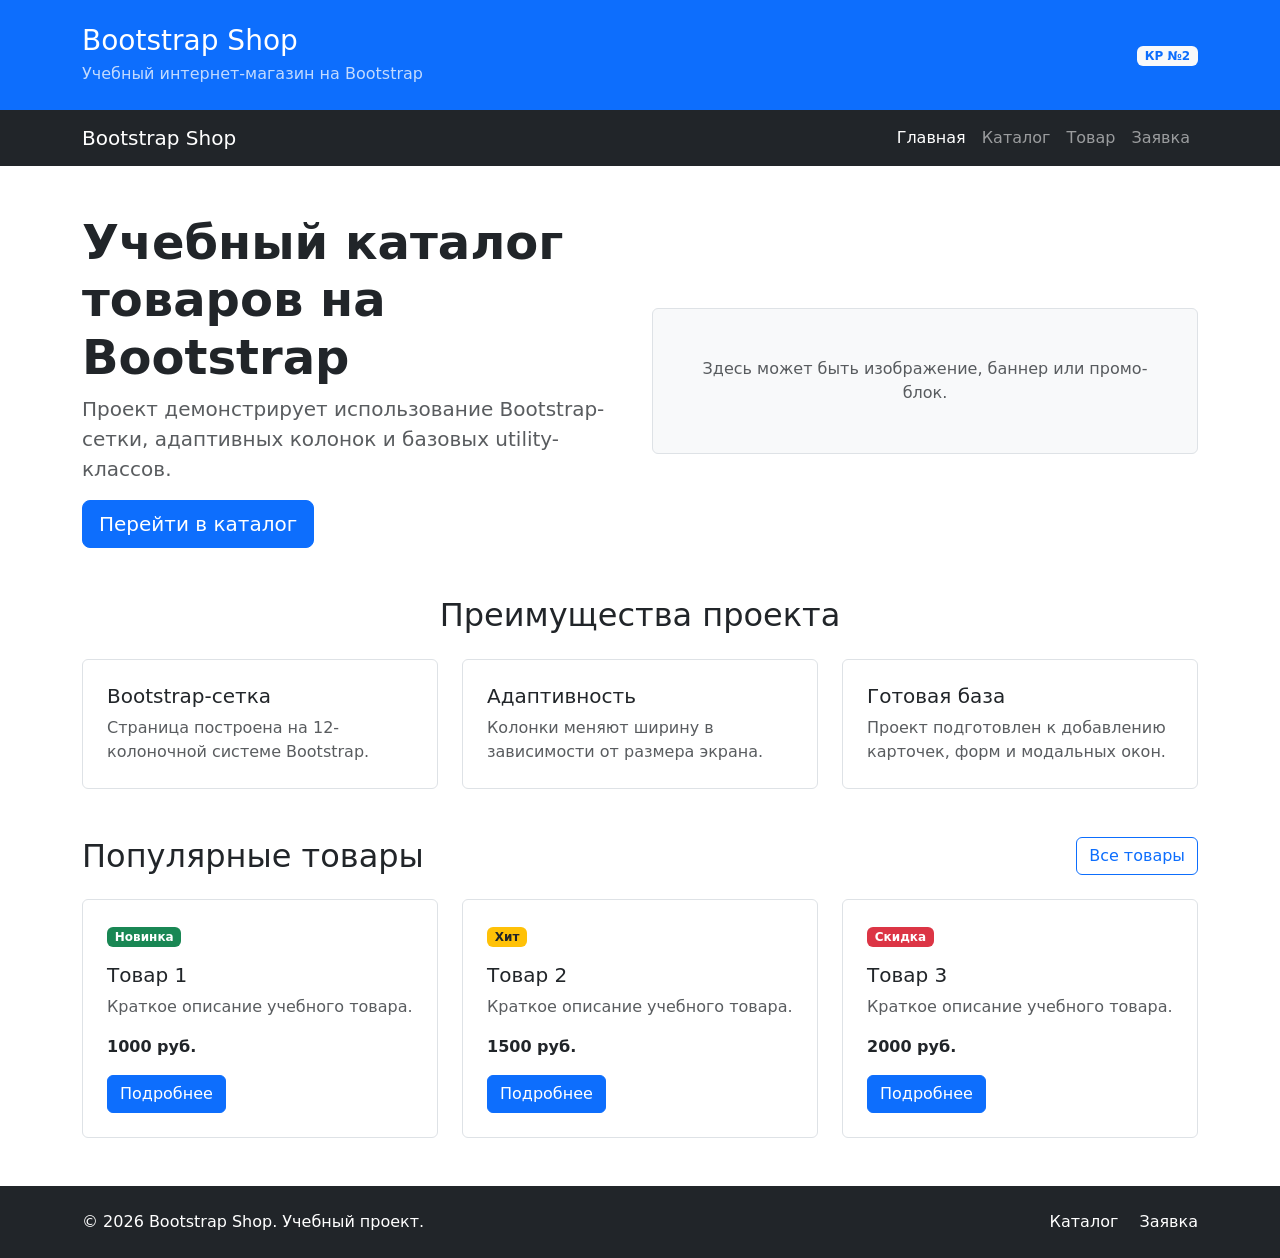
==== index.html @ 1bd469a8 "feat: create Bootstrap grid homepage" ====
<!DOCTYPE html>
<html lang="ru">
<head>
  <meta charset="UTF-8">
  <meta name="viewport" content="width=device-width, initial-scale=1.0">
  <title>Главная — Bootstrap Shop</title>
  <link
  href="https://cdn.jsdelivr.net/npm/bootstrap@5.3.3/dist/css/bootstrap.min.css"
  rel="stylesheet">
  <link rel="stylesheet" href="css/custom.css">
  <script src="https://cdn.jsdelivr.net/npm/bootstrap@5.3.3/dist/js/bootstrap.bundle.min.js"></script>
</head>
<body>
  <header class="bg-primary text-white py-4">
    <div class="container">
      <div class="row align-items-center">
        <div class="col-12 col-md-8">
          <h1 class="h3 mb-1">Bootstrap Shop</h1>
          <p class="mb-0 opacity-75">
            Учебный интернет-магазин на Bootstrap
          </p>
        </div>

        <div class="col-12 col-md-4 text-md-end mt-3 mt-md-0">
          <span class="badge bg-light text-primary">
            КР №2
          </span>
        </div>
      </div>
    </div>
  </header>
  <nav class="navbar navbar-expand-lg navbar-dark bg-dark">
    <div class="container">
      <a class="navbar-brand" href="index.html">Bootstrap Shop</a>

      <button
        class="navbar-toggler"
        type="button"
        data-bs-toggle="collapse"
        data-bs-target="#mainNavbar"
        aria-controls="mainNavbar"
        aria-expanded="false"
        aria-label="Переключить навигацию"
      >
        <span class="navbar-toggler-icon"></span>
      </button>

      <div class="collapse navbar-collapse" id="mainNavbar">
        <ul class="navbar-nav ms-auto">
          <li class="nav-item">
            <a class="nav-link active" aria-current="page" href="index.html">Главная</a>
          </li>
          <li class="nav-item">
            <a class="nav-link" href="catalog.html">Каталог</a>
          </li>
          <li class="nav-item">
            <a class="nav-link" href="product.html">Товар</a>
          </li>
          <li class="nav-item">
            <a class="nav-link" href="order.html">Заявка</a>
          </li>
        </ul>
      </div>
    </div>
  </nav>
  <main>
    <section class="container my-5">
      <div class="row align-items-center g-4">
        <div class="col-12 col-lg-6">
          <h2 class="display-5 fw-bold">
            Учебный каталог товаров на Bootstrap
          </h2>
          <p class="lead text-muted">
            Проект демонстрирует использование Bootstrap-сетки,
            адаптивных колонок и базовых utility-классов.
          </p>
          <a class="btn btn-primary btn-lg" href="catalog.html">
            Перейти в каталог
          </a>
        </div>

        <div class="col-12 col-lg-6">
          <div class="p-5 bg-light border rounded text-center">
            <p class="mb-0 text-muted">
              Здесь может быть изображение, баннер или промо-блок.
            </p>
          </div>
        </div>
      </div>
    </section>
    <section class="container my-5">
      <h2 class="text-center mb-4">Преимущества проекта</h2>

      <div class="row g-4">
        <div class="col-12 col-md-4">
          <div class="p-4 border rounded h-100 bg-white">
            <h3 class="h5">Bootstrap-сетка</h3>
            <p class="mb-0 text-muted">
              Страница построена на 12-колоночной системе Bootstrap.
            </p>
          </div>
        </div>

        <div class="col-12 col-md-4">
          <div class="p-4 border rounded h-100 bg-white">
            <h3 class="h5">Адаптивность</h3>
            <p class="mb-0 text-muted">
              Колонки меняют ширину в зависимости от размера экрана.
            </p>
          </div>
        </div>

        <div class="col-12 col-md-4">
          <div class="p-4 border rounded h-100 bg-white">
            <h3 class="h5">Готовая база</h3>
            <p class="mb-0 text-muted">
              Проект подготовлен к добавлению карточек, форм и модальных окон.
            </p>
          </div>
        </div>
      </div>
    </section>

    <section class="container my-5">
      <div class="d-flex justify-content-between align-items-center mb-4">
        <h2 class="mb-0">Популярные товары</h2>
        <a class="btn btn-outline-primary" href="catalog.html">
          Все товары
        </a>
      </div>

      <div class="row g-4">
        <div class="col-12 col-md-6 col-lg-4">
          <div class="border rounded h-100 p-4">
            <span class="badge bg-success mb-3">Новинка</span>
            <h3 class="h5">Товар 1</h3>
            <p class="text-muted">
              Краткое описание учебного товара.
            </p>
            <p class="fw-bold mb-3">1000 руб.</p>
            <a class="btn btn-primary" href="product.html">
              Подробнее
            </a>
          </div>
        </div>

        <div class="col-12 col-md-6 col-lg-4">
          <div class="border rounded h-100 p-4">
            <span class="badge bg-warning text-dark mb-3">Хит</span>
            <h3 class="h5">Товар 2</h3>
            <p class="text-muted">
              Краткое описание учебного товара.
            </p>
            <p class="fw-bold mb-3">1500 руб.</p>
            <a class="btn btn-primary" href="product.html">
              Подробнее
            </a>
          </div>
        </div>

        <div class="col-12 col-md-6 col-lg-4">
          <div class="border rounded h-100 p-4">
            <span class="badge bg-danger mb-3">Скидка</span>
            <h3 class="h5">Товар 3</h3>
            <p class="text-muted">
              Краткое описание учебного товара.
            </p>
            <p class="fw-bold mb-3">2000 руб.</p>
            <a class="btn btn-primary" href="product.html">
              Подробнее
            </a>
          </div>
        </div>
      </div>
    </section>

  <footer class="bg-dark text-white py-4 mt-5">
    <div class="container">
      <div class="row align-items-center g-3">
        <div class="col-12 col-md-6">
          <p class="mb-0">
            &copy; 2026 Bootstrap Shop. Учебный проект.
          </p>
        </div>

        <div class="col-12 col-md-6 text-md-end">
          <a class="text-white text-decoration-none me-3" href="catalog.html">
            Каталог
          </a>
          <a class="text-white text-decoration-none" href="order.html">
            Заявка
          </a>
        </div>
      </div>
    </div>
  </footer>
</body>
</html>
---- css/custom.css ----
body {
  min-height: 100vh;
}

.placeholder-box {
  min-height: 240px;
}
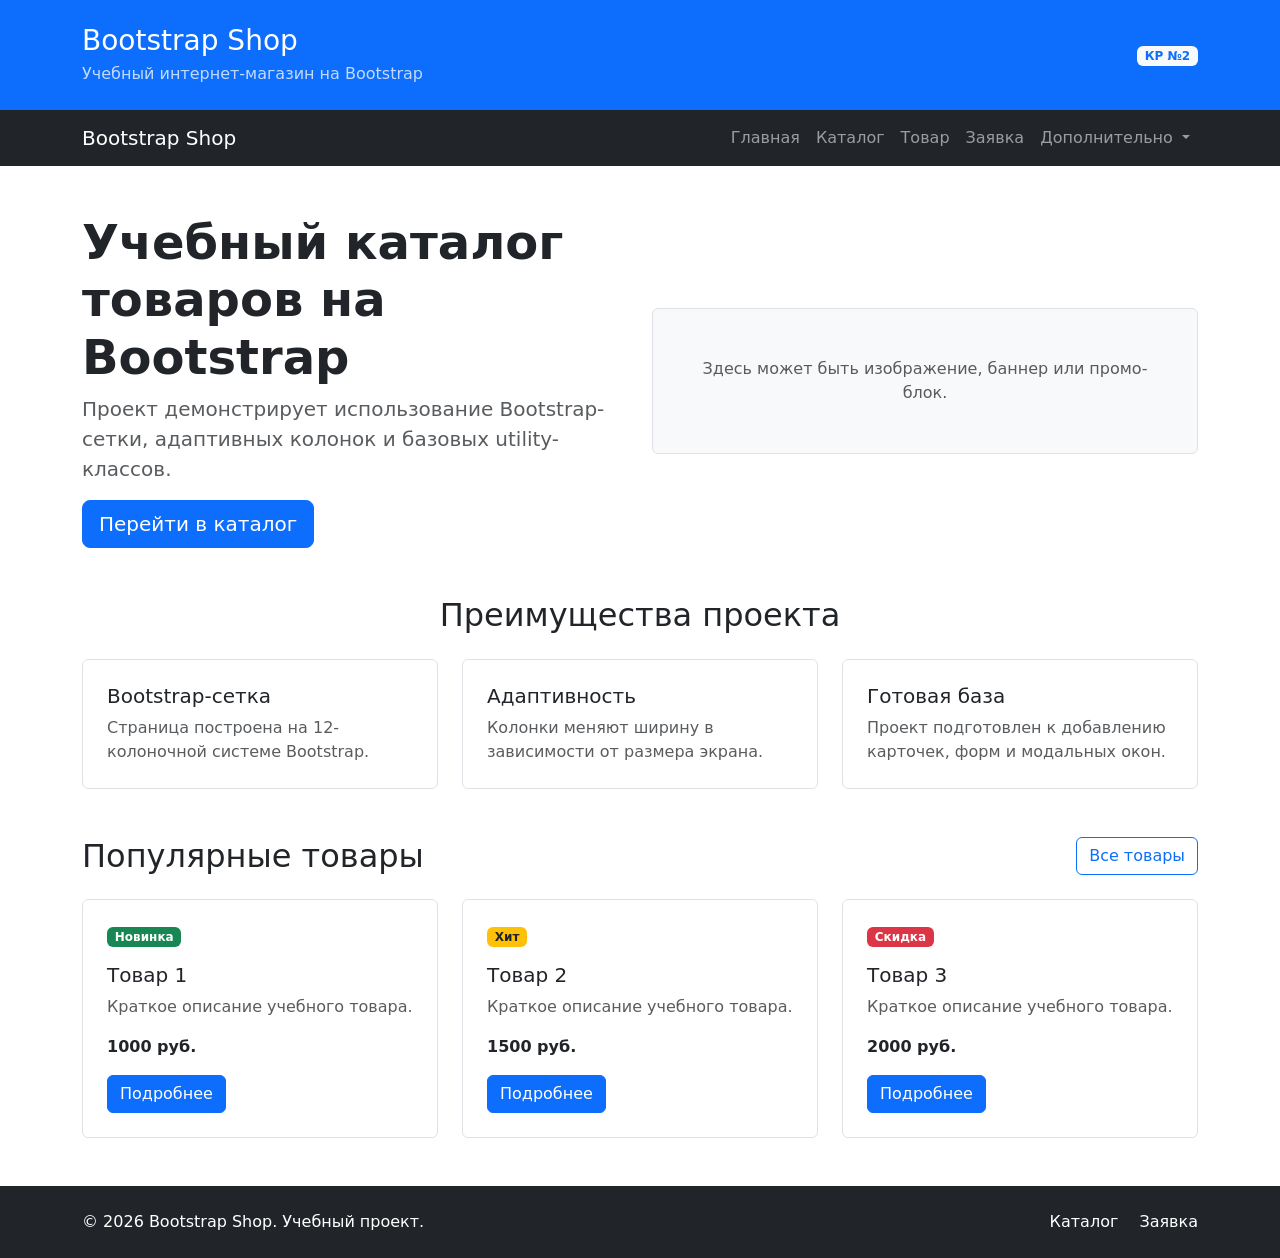
==== commit afeb0ccc: "feat: add Bootstrap components pages" ====
--- a/index.html
+++ b/index.html
@@ -8,7 +8,6 @@
   href="https://cdn.jsdelivr.net/npm/bootstrap@5.3.3/dist/css/bootstrap.min.css"
   rel="stylesheet">
   <link rel="stylesheet" href="css/custom.css">
-  <script src="https://cdn.jsdelivr.net/npm/bootstrap@5.3.3/dist/js/bootstrap.bundle.min.js"></script>
 </head>
 <body>
   <header class="bg-primary text-white py-4">
@@ -47,17 +46,25 @@
 
       <div class="collapse navbar-collapse" id="mainNavbar">
         <ul class="navbar-nav ms-auto">
-          <li class="nav-item">
-            <a class="nav-link active" aria-current="page" href="index.html">Главная</a>
-          </li>
-          <li class="nav-item">
-            <a class="nav-link" href="catalog.html">Каталог</a>
-          </li>
-          <li class="nav-item">
-            <a class="nav-link" href="product.html">Товар</a>
-          </li>
-          <li class="nav-item">
-            <a class="nav-link" href="order.html">Заявка</a>
+          <li class="nav-item"><a class="nav-link" href="index.html">Главная</a></li>
+          <li class="nav-item"><a class="nav-link" href="catalog.html">Каталог</a></li>
+          <li class="nav-item"><a class="nav-link" href="product.html">Товар</a></li>
+          <li class="nav-item"><a class="nav-link" href="order.html">Заявка</a></li>
+          <li class="nav-item dropdown">
+            <a
+              class="nav-link dropdown-toggle"
+              href="#"
+              role="button"
+              data-bs-toggle="dropdown"
+              aria-expanded="false"
+            >
+              Дополнительно
+            </a>
+            <ul class="dropdown-menu">
+              <li><a class="dropdown-item" href="catalog.html">Все товары</a></li>
+              <li><a class="dropdown-item" href="order.html">Оформить заявку</a></li>
+              <li><a class="dropdown-item" href="index.html#popular">Популярное</a></li>
+            </ul>
           </li>
         </ul>
       </div>
@@ -194,5 +201,6 @@
       </div>
     </div>
   </footer>
+  <script src="https://cdn.jsdelivr.net/npm/bootstrap@5.3.3/dist/js/bootstrap.bundle.min.js"></script>
 </body>
 </html>
--- a/css/custom.css
+++ b/css/custom.css
@@ -5,3 +5,13 @@
 .placeholder-box {
   min-height: 240px;
 }
+
+.placeholder-image {
+  min-height: 320px;
+}
+
+.card-img-top {
+  height: 180px;
+  object-fit: cover;
+}
+
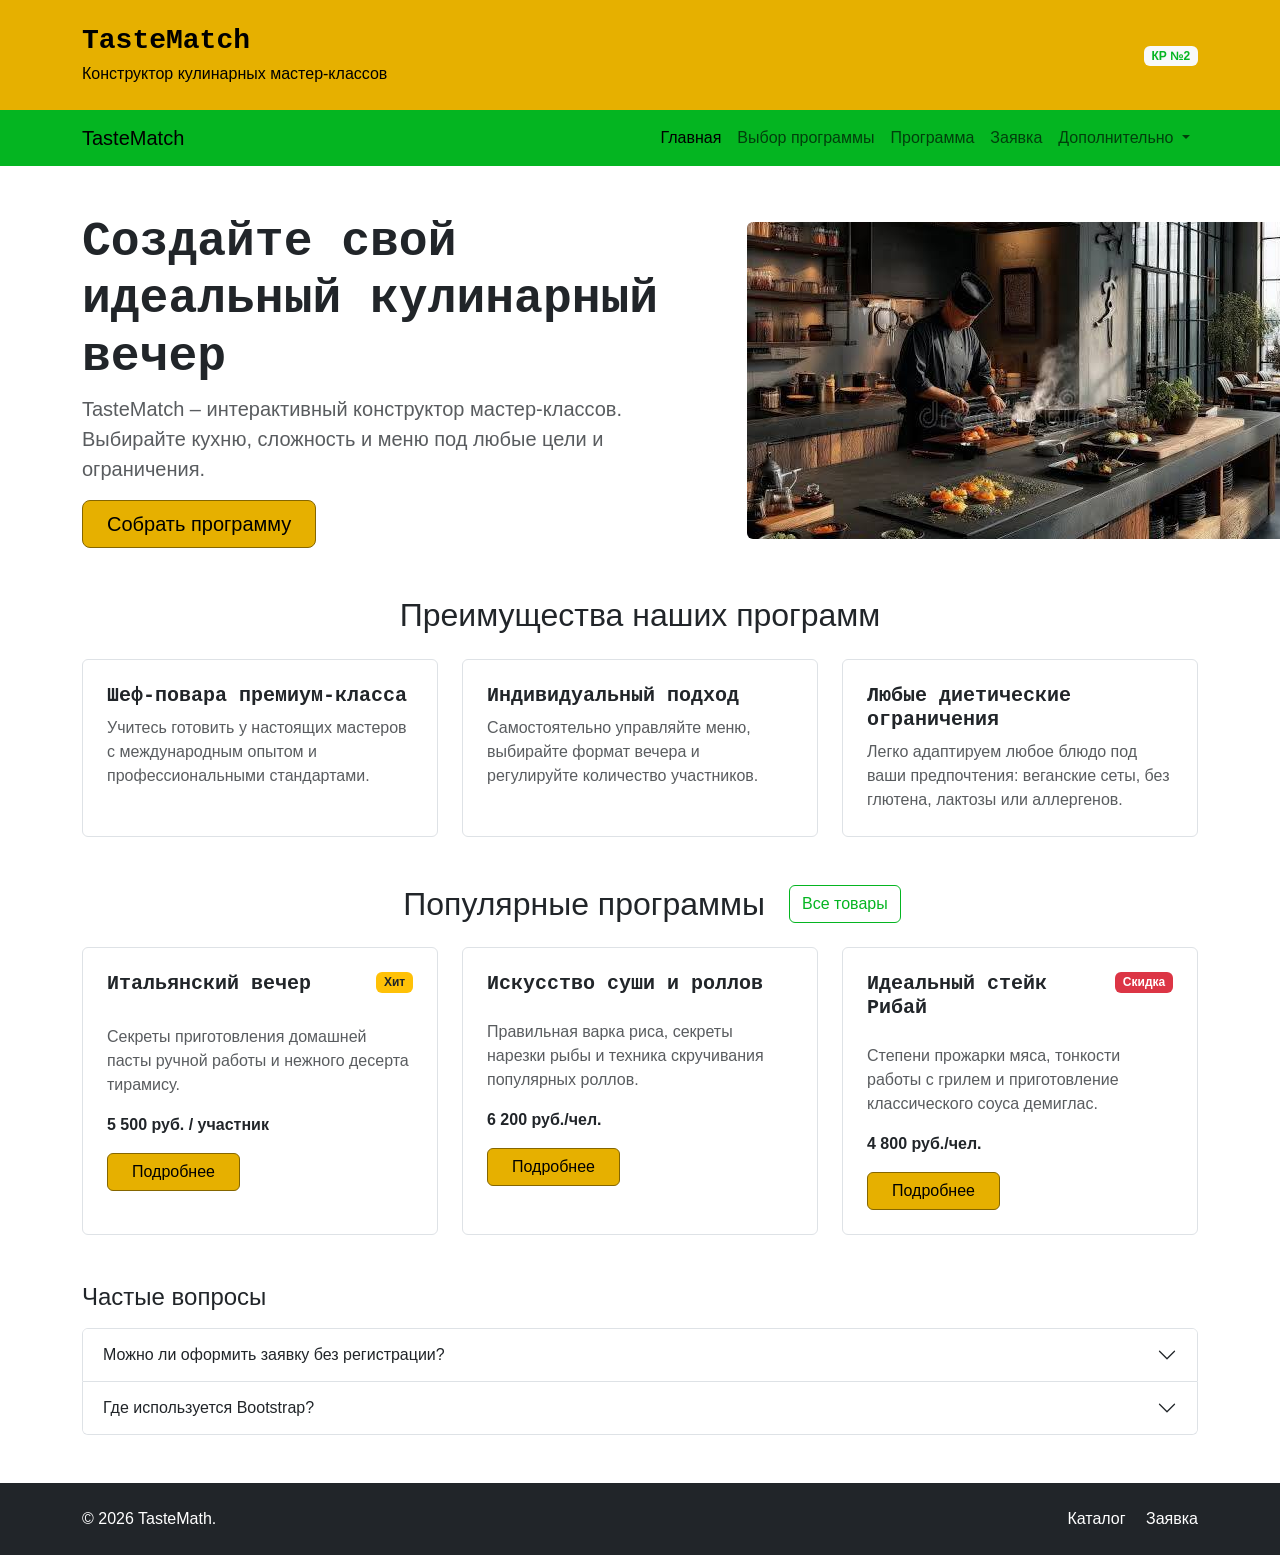
==== commit baa82c4d: "fix: prepare Bootstrap project for submission" ====
--- a/index.html
+++ b/index.html
@@ -3,7 +3,7 @@
 <head>
   <meta charset="UTF-8">
   <meta name="viewport" content="width=device-width, initial-scale=1.0">
-  <title>Главная — Bootstrap Shop</title>
+  <title>Главная — TasteMatch</title>
   <link
   href="https://cdn.jsdelivr.net/npm/bootstrap@5.3.3/dist/css/bootstrap.min.css"
   rel="stylesheet">
@@ -14,9 +14,9 @@
     <div class="container">
       <div class="row align-items-center">
         <div class="col-12 col-md-8">
-          <h1 class="h3 mb-1">Bootstrap Shop</h1>
-          <p class="mb-0 opacity-75">
-            Учебный интернет-магазин на Bootstrap
+          <h1 class="h3 mb-1 main-text">TasteMatch</h1>
+          <p class="mb-0">
+            Конструктор кулинарных мастер-классов
           </p>
         </div>
 
@@ -28,9 +28,9 @@
       </div>
     </div>
   </header>
-  <nav class="navbar navbar-expand-lg navbar-dark bg-dark">
+  <nav class="navbar navbar-expand-lg bg-secondary">
     <div class="container">
-      <a class="navbar-brand" href="index.html">Bootstrap Shop</a>
+      <a class="navbar-brand" href="index.html">TasteMatch</a>
 
       <button
         class="navbar-toggler"
@@ -46,9 +46,9 @@
 
       <div class="collapse navbar-collapse" id="mainNavbar">
         <ul class="navbar-nav ms-auto">
-          <li class="nav-item"><a class="nav-link" href="index.html">Главная</a></li>
-          <li class="nav-item"><a class="nav-link" href="catalog.html">Каталог</a></li>
-          <li class="nav-item"><a class="nav-link" href="product.html">Товар</a></li>
+          <li class="nav-item"><a class="nav-link active" href="index.html">Главная</a></li>
+          <li class="nav-item"><a class="nav-link" href="catalog.html">Выбор программы</a></li>
+          <li class="nav-item"><a class="nav-link" href="product.html">Программа</a></li>
           <li class="nav-item"><a class="nav-link" href="order.html">Заявка</a></li>
           <li class="nav-item dropdown">
             <a
@@ -61,7 +61,7 @@
               Дополнительно
             </a>
             <ul class="dropdown-menu">
-              <li><a class="dropdown-item" href="catalog.html">Все товары</a></li>
+              <li><a class="dropdown-item" href="catalog.html">Программы</a></li>
               <li><a class="dropdown-item" href="order.html">Оформить заявку</a></li>
               <li><a class="dropdown-item" href="index.html#popular">Популярное</a></li>
             </ul>
@@ -73,64 +73,60 @@
   <main>
     <section class="container my-5">
       <div class="row align-items-center g-4">
-        <div class="col-12 col-lg-6">
-          <h2 class="display-5 fw-bold">
-            Учебный каталог товаров на Bootstrap
+        <div class="col-12 col-lg-7">
+          <h2 class="display-5 fw-bold main-text">
+            Создайте свой идеальный кулинарный вечер
           </h2>
           <p class="lead text-muted">
-            Проект демонстрирует использование Bootstrap-сетки,
-            адаптивных колонок и базовых utility-классов.
+            TasteMatch – интерактивный конструктор мастер-классов. 
+            Выбирайте кухню, сложность и меню под любые цели и ограничения.
           </p>
-          <a class="btn btn-primary btn-lg" href="catalog.html">
-            Перейти в каталог
+          <a class="btn btn-primary btn-lg px-4" href="catalog.html">
+            Собрать программу
           </a>
         </div>
 
-        <div class="col-12 col-lg-6">
-          <div class="p-5 bg-light border rounded text-center">
-            <p class="mb-0 text-muted">
-              Здесь может быть изображение, баннер или промо-блок.
-            </p>
-          </div>
-        </div>
-      </div>
-    </section>
-    <section class="container my-5">
-      <h2 class="text-center mb-4">Преимущества проекта</h2>
+        <div class="col-12 col-lg-5">
+          <image class="rounded" src="images/main_kithcen_image.png"></image>
+        </div>
+      </div>
+    </section>
+    <section class="container my-5">
+      <h2 class="text-center mb-4">Преимущества наших программ</h2>
 
       <div class="row g-4">
         <div class="col-12 col-md-4">
           <div class="p-4 border rounded h-100 bg-white">
-            <h3 class="h5">Bootstrap-сетка</h3>
+            <h3 class="h5 main-text">Шеф-повара премиум-класса</h3>
             <p class="mb-0 text-muted">
-              Страница построена на 12-колоночной системе Bootstrap.
+              Учитесь готовить у настоящих мастеров с международным опытом и профессиональными стандартами.
             </p>
           </div>
         </div>
 
         <div class="col-12 col-md-4">
           <div class="p-4 border rounded h-100 bg-white">
-            <h3 class="h5">Адаптивность</h3>
+            <h3 class="h5 main-text">Индивидуальный подход</h3>
             <p class="mb-0 text-muted">
-              Колонки меняют ширину в зависимости от размера экрана.
+              Самостоятельно управляйте меню, выбирайте формат вечера и регулируйте количество участников.
             </p>
           </div>
         </div>
 
         <div class="col-12 col-md-4">
           <div class="p-4 border rounded h-100 bg-white">
-            <h3 class="h5">Готовая база</h3>
+            <h3 class="h5 main-text">Любые диетические ограничения</h3>
             <p class="mb-0 text-muted">
-              Проект подготовлен к добавлению карточек, форм и модальных окон.
-            </p>
-          </div>
-        </div>
-      </div>
-    </section>
-
-    <section class="container my-5">
-      <div class="d-flex justify-content-between align-items-center mb-4">
-        <h2 class="mb-0">Популярные товары</h2>
+              Легко адаптируем любое блюдо под ваши предпочтения: веганские сеты, без глютена, лактозы или аллергенов.
+            </p>
+          </div>
+        </div>
+      </div>
+    </section>
+
+    <section class="container my-5">
+      <div class="d-flex justify-content-center align-items-center  mb-4">
+        <h2 class="mb-0 px-4" id="popular">Популярные программы</h2>
         <a class="btn btn-outline-primary" href="catalog.html">
           Все товары
         </a>
@@ -139,13 +135,15 @@
       <div class="row g-4">
         <div class="col-12 col-md-6 col-lg-4">
           <div class="border rounded h-100 p-4">
-            <span class="badge bg-success mb-3">Новинка</span>
-            <h3 class="h5">Товар 1</h3>
+            <div class="d-flex justify-content-between align-items-start mb-3">
+              <h3 class="h5 main-text">Итальянский вечер</h3>
+              <span class="badge bg-warning text-dark mb-3">Хит</span>
+            </div>
             <p class="text-muted">
-              Краткое описание учебного товара.
-            </p>
-            <p class="fw-bold mb-3">1000 руб.</p>
-            <a class="btn btn-primary" href="product.html">
+              Секреты приготовления домашней пасты ручной работы и нежного десерта тирамису.
+            </p>
+            <p class="fw-bold mb-3">5 500 руб. / участник</p>
+            <a class="btn btn-primary px-4" href="product.html">
               Подробнее
             </a>
           </div>
@@ -153,13 +151,14 @@
 
         <div class="col-12 col-md-6 col-lg-4">
           <div class="border rounded h-100 p-4">
-            <span class="badge bg-warning text-dark mb-3">Хит</span>
-            <h3 class="h5">Товар 2</h3>
+            <div class="d-flex justify-content-between align-items-start mb-3">
+              <h3 class="h5 main-text">Искусство суши и роллов</h3>
+            </div>
             <p class="text-muted">
-              Краткое описание учебного товара.
-            </p>
-            <p class="fw-bold mb-3">1500 руб.</p>
-            <a class="btn btn-primary" href="product.html">
+              Правильная варка риса, секреты нарезки рыбы и техника скручивания популярных роллов.
+            </p>
+            <p class="fw-bold mb-3">6 200 руб./чел.</p>
+            <a class="btn btn-primary px-4" href="product.html">
               Подробнее
             </a>
           </div>
@@ -167,15 +166,71 @@
 
         <div class="col-12 col-md-6 col-lg-4">
           <div class="border rounded h-100 p-4">
-            <span class="badge bg-danger mb-3">Скидка</span>
-            <h3 class="h5">Товар 3</h3>
+            <div class="d-flex justify-content-between align-items-start mb-3">
+              <h3 class="h5 main-text">Идеальный стейк Рибай</h3>
+              <span class="badge bg-danger mb-3">Скидка</span>
+            </div>
             <p class="text-muted">
-              Краткое описание учебного товара.
-            </p>
-            <p class="fw-bold mb-3">2000 руб.</p>
-            <a class="btn btn-primary" href="product.html">
+              Степени прожарки мяса, тонкости работы с грилем и приготовление классического соуса демиглас.
+            </p>
+            <p class="fw-bold mb-3">4 800 руб./чел.</p>
+            <a class="btn btn-primary px-4" href="product.html">
               Подробнее
             </a>
+          </div>
+        </div>
+      </div>
+    </section>
+    
+    <section class="container my-5">
+      <h2 class="h4 mb-3">Частые вопросы</h2>
+
+      <div class="accordion" id="faqAccordion">
+        <div class="accordion-item">
+          <h3 class="accordion-header">
+            <button
+              class="accordion-button collapsed"
+              type="button"
+              data-bs-toggle="collapse"
+              data-bs-target="#faqOne"
+              aria-expanded="false"
+              aria-controls="faqOne"
+            >
+              Можно ли оформить заявку без регистрации?
+            </button>
+          </h3>
+          <div
+            id="faqOne"
+            class="accordion-collapse collapse"
+            data-bs-parent="#faqAccordion"
+          >
+            <div class="accordion-body">
+              Да, в учебном проекте заявка оформляется без регистрации.
+            </div>
+          </div>
+        </div>
+
+        <div class="accordion-item">
+          <h3 class="accordion-header">
+            <button
+              class="accordion-button collapsed"
+              type="button"
+              data-bs-toggle="collapse"
+              data-bs-target="#faqTwo"
+              aria-expanded="false"
+              aria-controls="faqTwo"
+            >
+              Где используется Bootstrap?
+            </button>
+          </h3>
+          <div
+            id="faqTwo"
+            class="accordion-collapse collapse"
+            data-bs-parent="#faqAccordion"
+          >
+            <div class="accordion-body">
+              Bootstrap используется для сетки, карточек, форм, навигации, сообщений и модальных окон.
+            </div>
           </div>
         </div>
       </div>
@@ -186,7 +241,7 @@
       <div class="row align-items-center g-3">
         <div class="col-12 col-md-6">
           <p class="mb-0">
-            &copy; 2026 Bootstrap Shop. Учебный проект.
+            &copy; 2026 TasteMath.
           </p>
         </div>
 
--- a/css/custom.css
+++ b/css/custom.css
@@ -1,5 +1,13 @@
+:root {
+  --primary-color: #e6b000;
+  --primary-border-color: #856600;
+  --secondary-color: #04b521;
+  --text-color: black;
+}
+
 body {
   min-height: 100vh;
+  font-family:'Trebuchet MS', sans-serif;
 }
 
 .placeholder-box {
@@ -15,3 +23,39 @@
   object-fit: cover;
 }
 
+.bg-primary,
+.btn-primary {
+  color: var(--text-color) !important;
+  background-color: var(--primary-color) !important;
+}
+
+.main-text {
+  font-family: 'Courier New', Courier !important;
+  font-weight: 800 !important;
+}
+
+.bg-secondary {
+  background-color: var(--secondary-color) !important;
+}
+
+.btn-primary {
+  border-color: var(--primary-border-color) !important;
+}
+
+.btn-outline-primary,
+.text-primary {
+  border-color: var(--secondary-color) !important;
+  color: var(--secondary-color) !important;
+}
+
+.btn-outline-primary:hover,
+.btn-outline-primary:focus,
+.dropdown-item:focus,
+.bg-success {
+  background-color: var(--secondary-color) !important;
+  color: var(--text-color) !important;
+}
+
+.form-check-input:hover {
+  cursor: pointer;
+}
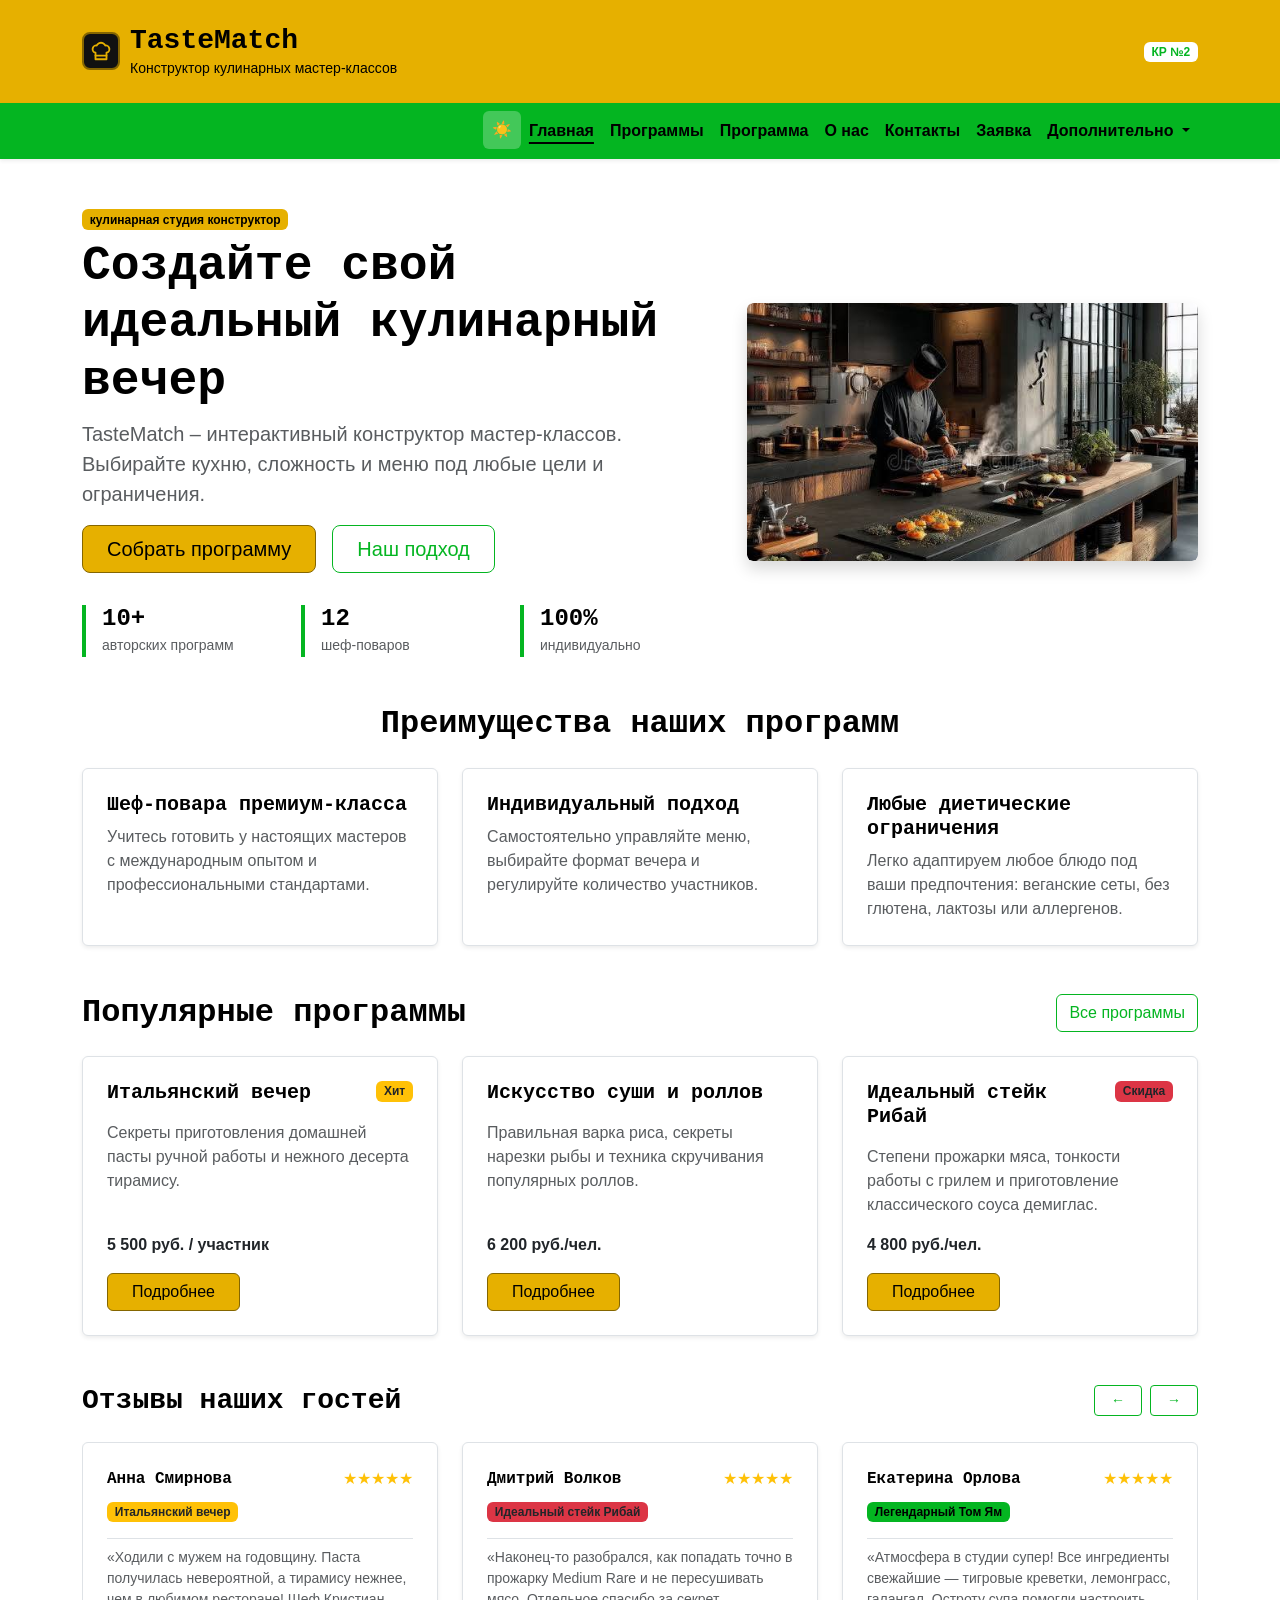
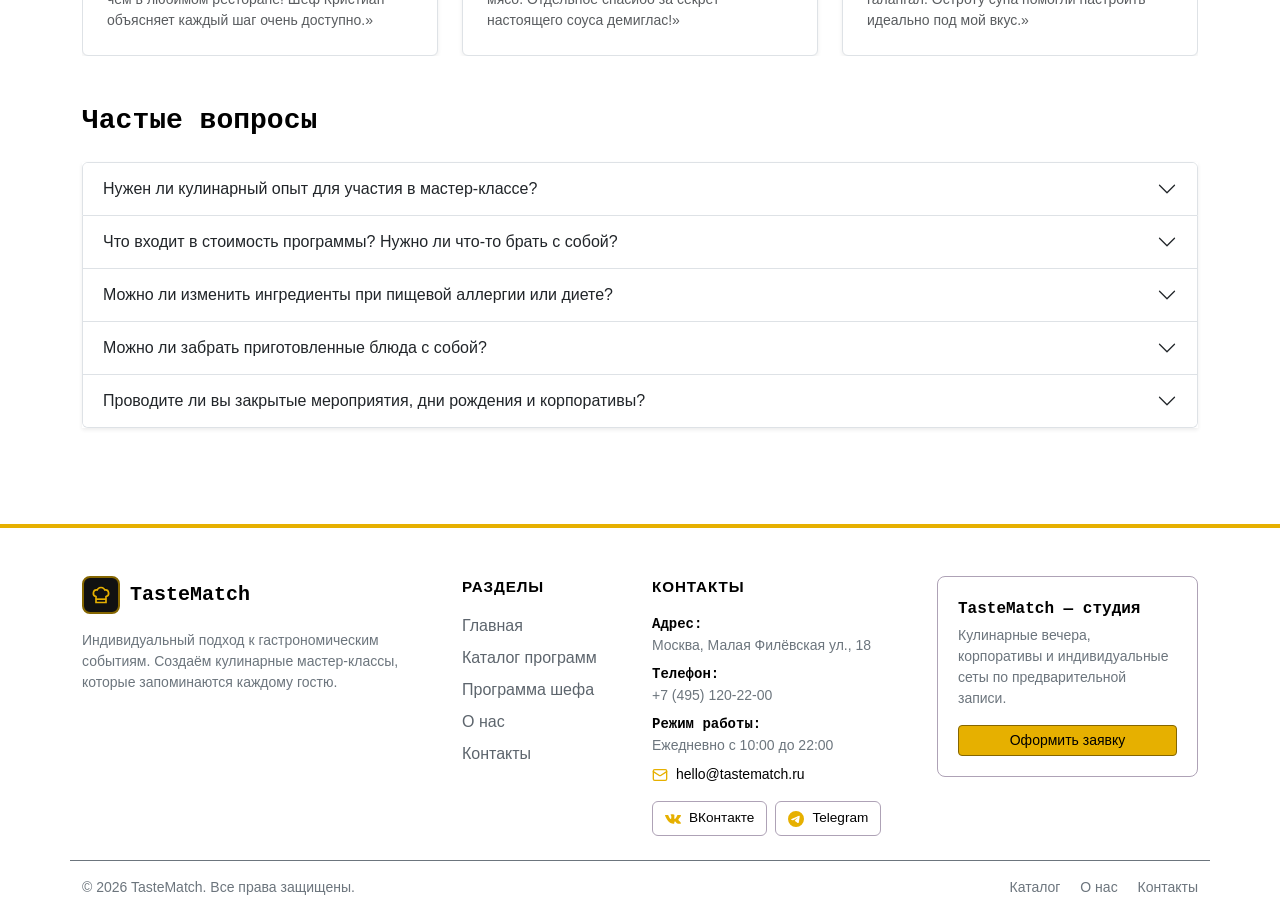
==== commit ec24f545: "fix: prepare Bootstrap project for submission" ====
--- a/index.html
+++ b/index.html
@@ -1,102 +1,143 @@
 <!DOCTYPE html>
 <html lang="ru">
+
 <head>
   <meta charset="UTF-8">
   <meta name="viewport" content="width=device-width, initial-scale=1.0">
   <title>Главная — TasteMatch</title>
-  <link
-  href="https://cdn.jsdelivr.net/npm/bootstrap@5.3.3/dist/css/bootstrap.min.css"
-  rel="stylesheet">
+  <link href="https://cdn.jsdelivr.net/npm/bootstrap@5.3.3/dist/css/bootstrap.min.css" rel="stylesheet">
   <link rel="stylesheet" href="css/custom.css">
 </head>
+
 <body>
-  <header class="bg-primary text-white py-4">
+  <header class="bg-primary py-4">
     <div class="container">
       <div class="row align-items-center">
         <div class="col-12 col-md-8">
-          <h1 class="h3 mb-1 main-text">TasteMatch</h1>
-          <p class="mb-0">
-            Конструктор кулинарных мастер-классов
-          </p>
-        </div>
+          <a href="index.html" class="brand-logo">
+            <span class="brand-logo-icon">
+              <svg width="22" height="22" viewBox="0 0 24 24" fill="none" stroke="currentColor" stroke-width="2"
+                stroke-linecap="round" stroke-linejoin="round">
+                <path
+                  d="M6 13.87A4 4 0 0 1 7.41 6a5.11 5.11 0 0 1 1.05-1.54 5 5 0 0 1 7.08 0A5.11 5.11 0 0 1 16.59 6 4 4 0 0 1 18 13.87V21H6Z" />
+                <line x1="6" y1="17" x2="18" y2="17" />
+              </svg>
+            </span>
+            <div>
+              <h1 class="h3 mb-0 main-text">TasteMatch</h1>
+              <p class="mb-0 small">Конструктор кулинарных мастер-классов</p>
+            </div>
+          </a>
+        </div>
+
 
         <div class="col-12 col-md-4 text-md-end mt-3 mt-md-0">
-          <span class="badge bg-light text-primary">
+          <span class="badge bg-white text-primary fs-9">
             КР №2
           </span>
         </div>
       </div>
     </div>
   </header>
-  <nav class="navbar navbar-expand-lg bg-secondary">
+
+  <nav class="navbar navbar-expand-lg bg-secondary sticky-top shadow-sm">
     <div class="container">
-      <a class="navbar-brand" href="index.html">TasteMatch</a>
-
-      <button
-        class="navbar-toggler"
-        type="button"
-        data-bs-toggle="collapse"
-        data-bs-target="#mainNavbar"
-        aria-controls="mainNavbar"
-        aria-expanded="false"
-        aria-label="Переключить навигацию"
-      >
+      <button class="navbar-toggler" type="button" data-bs-toggle="collapse" data-bs-target="#mainNavbar"
+        aria-controls="mainNavbar" aria-expanded="false" aria-label="Переключить навигацию">
         <span class="navbar-toggler-icon"></span>
       </button>
 
       <div class="collapse navbar-collapse" id="mainNavbar">
         <ul class="navbar-nav ms-auto">
+          <div class="ms-lg-3 mt-2 mt-lg-0">
+            <button id="themeToggle" class="rounded theme-toggle-btn" type="button" title="Переключить тему" aria-label="Переключить тему">
+              <span id="themeIcon">☀️</span>
+            </button>
+          </div>
           <li class="nav-item"><a class="nav-link active" href="index.html">Главная</a></li>
-          <li class="nav-item"><a class="nav-link" href="catalog.html">Выбор программы</a></li>
+          <li class="nav-item"><a class="nav-link" href="catalog.html">Программы</a></li>
           <li class="nav-item"><a class="nav-link" href="product.html">Программа</a></li>
+          <li class="nav-item"><a class="nav-link" href="about.html">О нас</a></li>
+          <li class="nav-item"><a class="nav-link" href="contacts.html">Контакты</a></li>
           <li class="nav-item"><a class="nav-link" href="order.html">Заявка</a></li>
           <li class="nav-item dropdown">
-            <a
-              class="nav-link dropdown-toggle"
-              href="#"
-              role="button"
-              data-bs-toggle="dropdown"
-              aria-expanded="false"
-            >
+            <a class="nav-link dropdown-toggle" href="#" role="button" data-bs-toggle="dropdown" aria-expanded="false">
               Дополнительно
             </a>
-            <ul class="dropdown-menu">
+            <ul class="dropdown-menu dropdown-menu-end">
               <li><a class="dropdown-item" href="catalog.html">Программы</a></li>
               <li><a class="dropdown-item" href="order.html">Оформить заявку</a></li>
               <li><a class="dropdown-item" href="index.html#popular">Популярное</a></li>
+              <li>
+                <hr class="dropdown-divider">
+              </li>
+              <li><a class="dropdown-item" href="about.html">О студии</a></li>
+              <li><a class="dropdown-item" href="contacts.html">Как добраться</a></li>
             </ul>
           </li>
         </ul>
       </div>
     </div>
   </nav>
+
   <main>
-    <section class="container my-5">
+    <section class="container my-5 animate-fade-up">
       <div class="row align-items-center g-4">
         <div class="col-12 col-lg-7">
+          <span class="badge btn-primary text-dark mb-2">кулинарная студия конструктор</span>
           <h2 class="display-5 fw-bold main-text">
             Создайте свой идеальный кулинарный вечер
           </h2>
           <p class="lead text-muted">
-            TasteMatch – интерактивный конструктор мастер-классов. 
+            TasteMatch – интерактивный конструктор мастер-классов.
             Выбирайте кухню, сложность и меню под любые цели и ограничения.
           </p>
-          <a class="btn btn-primary btn-lg px-4" href="catalog.html">
-            Собрать программу
-          </a>
+          <div class="d-flex flex-wrap gap-3 mb-4">
+            <a class="btn btn-primary btn-lg px-4" href="catalog.html">
+              Собрать программу
+            </a>
+            <a class="btn btn-outline-primary btn-lg px-4" href="about.html">
+              Наш подход
+            </a>
+          </div>
+
+          <div class="row g-3 pt-2">
+            <div class="col-4">
+              <div class="stat-box">
+                <div class="h4 fw-bold main-text mb-0">10+</div>
+                <small class="text-muted">авторских программ</small>
+              </div>
+            </div>
+            <div class="col-4">
+              <div class="stat-box">
+                <div class="h4 fw-bold main-text mb-0">12</div>
+                <small class="text-muted">шеф-поваров</small>
+              </div>
+            </div>
+            <div class="col-4">
+              <div class="stat-box">
+                <div class="h4 fw-bold main-text mb-0">100%</div>
+                <small class="text-muted">индивидуально</small>
+              </div>
+            </div>
+          </div>
         </div>
 
         <div class="col-12 col-lg-5">
-          <image class="rounded" src="images/main_kithcen_image.png"></image>
+          <div class="img-zoom-wrapper shadow">
+            <img class="img-fluid rounded w-100" src="images/main_kithcen_image.png"
+              alt="Кулинарный мастер-класс TasteMatch">
+          </div>
         </div>
       </div>
     </section>
-    <section class="container my-5">
-      <h2 class="text-center mb-4">Преимущества наших программ</h2>
+
+    <section class="container my-5 animate-fade-up delay-1">
+      <h2 class="text-center mb-4 main-text">Преимущества наших программ</h2>
 
       <div class="row g-4">
         <div class="col-12 col-md-4">
-          <div class="p-4 border rounded h-100 bg-white">
+          <div class="p-4 border rounded h-100 hover-card shadow-sm">
             <h3 class="h5 main-text">Шеф-повара премиум-класса</h3>
             <p class="mb-0 text-muted">
               Учитесь готовить у настоящих мастеров с международным опытом и профессиональными стандартами.
@@ -105,7 +146,7 @@
         </div>
 
         <div class="col-12 col-md-4">
-          <div class="p-4 border rounded h-100 bg-white">
+          <div class="p-4 border rounded h-100 hover-card shadow-sm">
             <h3 class="h5 main-text">Индивидуальный подход</h3>
             <p class="mb-0 text-muted">
               Самостоятельно управляйте меню, выбирайте формат вечера и регулируйте количество участников.
@@ -114,7 +155,7 @@
         </div>
 
         <div class="col-12 col-md-4">
-          <div class="p-4 border rounded h-100 bg-white">
+          <div class="p-4 border rounded h-100 hover-card shadow-sm">
             <h3 class="h5 main-text">Любые диетические ограничения</h3>
             <p class="mb-0 text-muted">
               Легко адаптируем любое блюдо под ваши предпочтения: веганские сеты, без глютена, лактозы или аллергенов.
@@ -124,138 +165,344 @@
       </div>
     </section>
 
-    <section class="container my-5">
-      <div class="d-flex justify-content-center align-items-center  mb-4">
-        <h2 class="mb-0 px-4" id="popular">Популярные программы</h2>
+    <section class="container my-5 animate-fade-up delay-2">
+      <div class="d-flex justify-content-between align-items-center mb-4">
+        <h2 class="mb-0 main-text" id="popular">Популярные программы</h2>
         <a class="btn btn-outline-primary" href="catalog.html">
-          Все товары
+          Все программы
         </a>
       </div>
 
       <div class="row g-4">
         <div class="col-12 col-md-6 col-lg-4">
-          <div class="border rounded h-100 p-4">
+          <div class="border rounded h-100 p-4 hover-card shadow-sm d-flex flex-column">
             <div class="d-flex justify-content-between align-items-start mb-3">
-              <h3 class="h5 main-text">Итальянский вечер</h3>
-              <span class="badge bg-warning text-dark mb-3">Хит</span>
+              <h3 class="h5 main-text mb-0">Итальянский вечер</h3>
+              <span class="badge bg-warning text-dark">Хит</span>
             </div>
             <p class="text-muted">
               Секреты приготовления домашней пасты ручной работы и нежного десерта тирамису.
             </p>
-            <p class="fw-bold mb-3">5 500 руб. / участник</p>
-            <a class="btn btn-primary px-4" href="product.html">
-              Подробнее
-            </a>
-          </div>
-        </div>
-
+            <p class="fw-bold mb-3 mt-auto">5 500 руб. / участник</p>
+            <div>
+              <a class="btn btn-primary px-4" href="product.html">
+                Подробнее
+              </a>
+            </div>
+          </div>
+        </div>
         <div class="col-12 col-md-6 col-lg-4">
-          <div class="border rounded h-100 p-4">
+          <div class="border rounded h-100 p-4 hover-card shadow-sm d-flex flex-column">
             <div class="d-flex justify-content-between align-items-start mb-3">
-              <h3 class="h5 main-text">Искусство суши и роллов</h3>
+              <h3 class="h5 main-text mb-0">Искусство суши и роллов</h3>
             </div>
             <p class="text-muted">
               Правильная варка риса, секреты нарезки рыбы и техника скручивания популярных роллов.
             </p>
-            <p class="fw-bold mb-3">6 200 руб./чел.</p>
-            <a class="btn btn-primary px-4" href="product.html">
-              Подробнее
-            </a>
+            <p class="fw-bold mb-3 mt-auto">6 200 руб./чел.</p>
+            <div>
+              <a class="btn btn-primary px-4" href="product.html">
+                Подробнее
+              </a>
+            </div>
           </div>
         </div>
 
         <div class="col-12 col-md-6 col-lg-4">
-          <div class="border rounded h-100 p-4">
+          <div class="border rounded h-100 p-4 hover-card shadow-sm d-flex flex-column">
             <div class="d-flex justify-content-between align-items-start mb-3">
-              <h3 class="h5 main-text">Идеальный стейк Рибай</h3>
-              <span class="badge bg-danger mb-3">Скидка</span>
+              <h3 class="h5 main-text mb-0">Идеальный стейк Рибай</h3>
+              <span class="badge bg-danger text-dark">Скидка</span>
             </div>
             <p class="text-muted">
               Степени прожарки мяса, тонкости работы с грилем и приготовление классического соуса демиглас.
             </p>
-            <p class="fw-bold mb-3">4 800 руб./чел.</p>
-            <a class="btn btn-primary px-4" href="product.html">
-              Подробнее
-            </a>
+            <p class="fw-bold mb-3 mt-auto">4 800 руб./чел.</p>
+            <div>
+              <a class="btn btn-primary px-4" href="product.html">
+                Подробнее
+              </a>
+            </div>
           </div>
         </div>
       </div>
     </section>
-    
+
     <section class="container my-5">
-      <h2 class="h4 mb-3">Частые вопросы</h2>
-
-      <div class="accordion" id="faqAccordion">
+      <div class="d-flex justify-content-between align-items-center mb-4">
+        <h2 class="h3 mb-0 main-text">Отзывы наших гостей</h2>
+        <div class="d-flex gap-2">
+          <button class="btn btn-outline-primary btn-sm px-3" type="button" data-bs-target="#reviewsCarousel"
+            data-bs-slide="prev">←</button>
+          <button class="btn btn-outline-primary btn-sm px-3" type="button" data-bs-target="#reviewsCarousel"
+            data-bs-slide="next">→</button>
+        </div>
+      </div>
+
+      <div id="reviewsCarousel" class="carousel slide" data-bs-ride="carousel">
+        <div class="carousel-inner">
+          <div class="carousel-item active">
+            <div class="row g-4">
+              <div class="col-12 col-md-4">
+                <div class="p-4 border rounded bg-white h-100 shadow-sm">
+                  <div class="d-flex justify-content-between align-items-center mb-2">
+                    <strong class="main-text">Анна Смирнова</strong>
+                    <span class="text-warning">★★★★★</span>
+                  </div>
+                  <span class="badge bg-warning text-dark mb-2">Итальянский вечер</span>
+                  <p class="border-top mt-2 pt-2 text-muted small mb-0">
+                    «Ходили с мужем на годовщину. Паста получилась невероятной, а тирамису нежнее, чем в любимом
+                    ресторане! Шеф Кристиан объясняет каждый шаг очень доступно.»
+                  </p>
+                </div>
+              </div>
+
+              <div class="col-12 col-md-4">
+                <div class="p-4 border rounded bg-white h-100 shadow-sm">
+                  <div class="d-flex justify-content-between align-items-center mb-2">
+                    <strong class="main-text">Дмитрий Волков</strong>
+                    <span class="text-warning">★★★★★</span>
+                  </div>
+                  <span class="badge bg-danger text-dark mb-2">Идеальный стейк Рибай</span>
+                  <p class="border-top mt-2 pt-2 text-muted small mb-0">
+                    «Наконец-то разобрался, как попадать точно в прожарку Medium Rare и не пересушивать мясо. Отдельное
+                    спасибо за секрет настоящего соуса демиглас!»
+                  </p>
+                </div>
+              </div>
+
+              <div class="col-12 col-md-4">
+                <div class="p-4 border rounded bg-white h-100 shadow-sm">
+                  <div class="d-flex justify-content-between align-items-center mb-2">
+                    <strong class="main-text">Екатерина Орлова</strong>
+                    <span class="text-warning">★★★★★</span>
+                  </div>
+                  <span class="badge bg-success text-dark mb-2">Легендарный Том Ям</span>
+                  <p class="border-top mt-2 pt-2 text-muted small mb-0">
+                    «Атмосфера в студии супер! Все ингредиенты свежайшие — тигровые креветки, лемонграсс, галангал.
+                    Остроту супа помогли настроить идеально под мой вкус.»
+                  </p>
+                </div>
+              </div>
+            </div>
+          </div>
+
+          <!-- Слайд 2 (Отзывы 4-6) -->
+          <div class="carousel-item">
+            <div class="row g-4">
+              <div class="col-12 col-md-4">
+                <div class="p-4 border rounded bg-white h-100 shadow-sm">
+                  <div class="d-flex justify-content-between align-items-center mb-2">
+                    <strong class="main-text">Максим Лебедев</strong>
+                    <span class="text-warning">★★★★★</span>
+                  </div>
+                  <span class="badge bg-warning text-dark mb-2">Бургеры от шефа</span>
+                  <p class="border-top mt-2 pt-2 text-muted small mb-0">
+                    «Заказывали мастер-класс для корпоратива IT-отдела на 10 человек. Сами пекли бриошь и жарили
+                    мраморные котлеты. Лучший тимбилдинг за последние годы!»
+                  </p>
+                </div>
+              </div>
+              <div class="col-12 col-md-4">
+                <div class="p-4 border rounded bg-white h-100 shadow-sm">
+                  <div class="d-flex justify-content-between align-items-center mb-2">
+                    <strong class="main-text">Ольга Белова</strong>
+                    <span class="text-warning">★★★★★</span>
+                  </div>
+                  <span class="badge bg-success text-dark mb-2">Веганский гастро-сет</span>
+                  <p class="border-top mt-2 pt-2 text-muted small mb-0">
+                    «Очень рада, что в TasteMatch учитывают аллергии и непереносимость глютена. Блюда получились яркими,
+                    сытными и с ресторанной подачей.»
+                  </p>
+                </div>
+              </div>
+
+              <div class="col-12 col-md-4">
+                <div class="p-4 border rounded bg-white h-100 shadow-sm">
+                  <div class="d-flex justify-content-between align-items-center mb-2">
+                    <strong class="main-text">Игорь Морозов</strong>
+                    <span class="text-warning">★★★★★</span>
+                  </div>
+                  <span class="badge bg-warning text-dark mb-2">Искусство суши и роллов</span>
+                  <p class="border-top mt-2 pt-2 text-muted small mb-0">
+                    «Раньше дома рис для роллов всегда разваливался. Шеф показал правильную пропорцию заправки и технику
+                    нарезки лосося. Теперь кручу роллы каждые выходные!»
+                  </p>
+                </div>
+              </div>
+            </div>
+          </div>
+        </div>
+      </div>
+    </section>
+
+    <section class="container my-5">
+      <h2 class="h3 mb-4 main-text">Частые вопросы</h2>
+
+      <div class="accordion shadow-sm" id="faqAccordion">
         <div class="accordion-item">
           <h3 class="accordion-header">
-            <button
-              class="accordion-button collapsed"
-              type="button"
-              data-bs-toggle="collapse"
-              data-bs-target="#faqOne"
-              aria-expanded="false"
-              aria-controls="faqOne"
-            >
-              Можно ли оформить заявку без регистрации?
+            <button class="accordion-button collapsed" type="button" data-bs-toggle="collapse" data-bs-target="#faqOne">
+              Нужен ли кулинарный опыт для участия в мастер-классе?
             </button>
           </h3>
-          <div
-            id="faqOne"
-            class="accordion-collapse collapse"
-            data-bs-parent="#faqAccordion"
-          >
-            <div class="accordion-body">
-              Да, в учебном проекте заявка оформляется без регистрации.
+          <div id="faqOne" class="accordion-collapse collapse" data-bs-parent="#faqAccordion">
+            <div class="accordion-body text-muted">
+              Опыт совершенно не требуется! Наши программы рассчитаны как на новичков, так и на увлечённых кулинаров.
+              Шеф-повар пошагово показывает каждую технику и помогает на всех этапах приготовления.
             </div>
           </div>
         </div>
 
         <div class="accordion-item">
           <h3 class="accordion-header">
-            <button
-              class="accordion-button collapsed"
-              type="button"
-              data-bs-toggle="collapse"
-              data-bs-target="#faqTwo"
-              aria-expanded="false"
-              aria-controls="faqTwo"
-            >
-              Где используется Bootstrap?
+            <button class="accordion-button collapsed" type="button" data-bs-toggle="collapse" data-bs-target="#faqTwo">
+              Что входит в стоимость программы? Нужно ли что-то брать с собой?
             </button>
           </h3>
-          <div
-            id="faqTwo"
-            class="accordion-collapse collapse"
-            data-bs-parent="#faqAccordion"
-          >
-            <div class="accordion-body">
-              Bootstrap используется для сетки, карточек, форм, навигации, сообщений и модальных окон.
+          <div id="faqTwo" class="accordion-collapse collapse" data-bs-parent="#faqAccordion">
+            <div class="accordion-body text-muted">
+              В стоимость уже включены все фермерские продукты, специи, фирменный фартук, профессиональный инвентарь,
+              приветственные напитки (чай, кофе, лимонады) и электронный сборник рецептов после вечера. С собой брать
+              ничего не нужно.
+            </div>
+          </div>
+        </div>
+
+        <div class="accordion-item">
+          <h3 class="accordion-header">
+            <button class="accordion-button collapsed" type="button" data-bs-toggle="collapse"
+              data-bs-target="#faqThree">
+              Можно ли изменить ингредиенты при пищевой аллергии или диете?
+            </button>
+          </h3>
+          <div id="faqThree" class="accordion-collapse collapse" data-bs-parent="#faqAccordion">
+            <div class="accordion-body text-muted">
+              Да! При оформлении заявки просто укажите в комментарии ваши ограничения (без лактозы, без глютена,
+              аллергия на орехи или морепродукты). Мы заранее подготовим для вашей станции безопасную альтернативу без
+              потери вкуса.
+            </div>
+          </div>
+        </div>
+        <div class="accordion-item">
+          <h3 class="accordion-header">
+            <button class="accordion-button collapsed" type="button" data-bs-toggle="collapse"
+              data-bs-target="#faqFour">
+              Можно ли забрать приготовленные блюда с собой?
+            </button>
+          </h3>
+          <div id="faqFour" class="accordion-collapse collapse" data-bs-parent="#faqAccordion">
+            <div class="accordion-body text-muted">
+              После завершения готовки вас ждёт сервированный ужин в нашей дегустационной зоне. Если порции окажутся
+              слишком большими, мы бесплатно упакуем блюда в удобные крафтовые термобоксы с собой.
+            </div>
+          </div>
+        </div>
+
+        <div class="accordion-item">
+          <h3 class="accordion-header">
+            <button class="accordion-button collapsed" type="button" data-bs-toggle="collapse"
+              data-bs-target="#faqFive">
+              Проводите ли вы закрытые мероприятия, дни рождения и корпоративы?
+            </button>
+          </h3>
+          <div id="faqFive" class="accordion-collapse collapse" data-bs-parent="#faqAccordion">
+            <div class="accordion-body text-muted">
+              Конечно! Мы проводим закрытые кулинарные вечеринки, свидания для двоих, девичники и корпоративные
+              тимбилдинги для групп от 2 до 24 человек с возможностью составить индивидуальное меню.
             </div>
           </div>
         </div>
       </div>
     </section>
-
-  <footer class="bg-dark text-white py-4 mt-5">
+  </main>
+
+  <footer class="custom-footer pt-5 pb-4 mt-5">
     <div class="container">
-      <div class="row align-items-center g-3">
-        <div class="col-12 col-md-6">
-          <p class="mb-0">
-            &copy; 2026 TasteMath.
+      <div class="row g-4 pb-4 border-bottom border-secondary">
+        <div class="col-12 col-lg-4">
+          <a href="index.html" class="brand-logo mb-3">
+            <span class="brand-logo-icon">
+              <svg width="20" height="20" viewBox="0 0 24 24" fill="none" stroke="currentColor" stroke-width="2">
+                <path
+                  d="M6 13.87A4 4 0 0 1 7.41 6a5.11 5.11 0 0 1 1.05-1.54 5 5 0 0 1 7.08 0A5.11 5.11 0 0 1 16.59 6 4 4 0 0 1 18 13.87V21H6Z" />
+                <line x1="6" y1="17" x2="18" y2="17" />
+              </svg>
+            </span>
+            <span class="h5 mb-0 main-text">TasteMatch</span>
+          </a>
+          <p class="text-secondary small mb-3">
+            Индивидуальный подход к гастрономическим событиям. Создаём кулинарные мастер-классы, которые запоминаются
+            каждому гостю.
           </p>
         </div>
 
-        <div class="col-12 col-md-6 text-md-end">
-          <a class="text-white text-decoration-none me-3" href="catalog.html">
-            Каталог
-          </a>
-          <a class="text-white text-decoration-none" href="order.html">
-            Заявка
-          </a>
+        <div class="col-6 col-md-4 col-lg-2">
+          <div class="footer-title">Разделы</div>
+          <ul class="list-unstyled mb-0">
+            <li><a class="footer-link" href="index.html">Главная</a></li>
+            <li><a class="footer-link" href="catalog.html">Каталог программ</a></li>
+            <li><a class="footer-link" href="product.html">Программа шефа</a></li>
+            <li><a class="footer-link" href="about.html">О нас</a></li>
+            <li><a class="footer-link" href="contacts.html">Контакты</a></li>
+          </ul>
+        </div>
+
+        <div class="col-6 col-md-4 col-lg-3">
+          <div class="footer-title">Контакты</div>
+          <ul class="list-unstyled small text-secondary mb-3">
+            <li class="mb-2"><strong class="main-text d-block">Адрес:</strong> Москва, Малая Филёвская ул., 18</li>
+            <li class="mb-2"><strong class="main-text d-block">Телефон:</strong> +7 (495) 120-22-00</li>
+            <li class="mb-2"><strong class="main-text d-block">Режим работы:</strong> Ежедневно с 10:00 до 22:00</li>
+            <li class="d-flex align-items-center gap-2 mt-2">
+              <svg width="16" height="16" viewBox="0 0 24 24" fill="none" stroke="#e6b000" stroke-width="2" stroke-linecap="round" stroke-linejoin="round">
+                <rect width="20" height="16" x="2" y="4" rx="2"/>
+                <path d="m22 7-8.97 5.7a1.94 1.94 0 0 1-2.06 0L2 7"/>
+              </svg>
+              <a href="mailto:hello@tastematch.ru" class="text-decoration-none">hello@tastematch.ru</a>
+            </li>
+          </ul>
+
+          <div class="d-flex flex-wrap gap-2">
+            <a href="https://vk.com" target="_blank" rel="noopener" class="social-footer-btn">
+              <svg width="16" height="16" viewBox="0 0 24 24" fill="#e6b000">
+                <path d="M13.162 18.994c.609 0 .858-.406.851-.915-.031-1.917.714-2.949 2.059-1.604 1.488 1.488 1.796 2.519 3.603 2.519h3.2c.808 0 1.126-.26 1.126-.668 0-.863-1.421-2.386-2.625-3.504-1.686-1.565-1.765-1.602-.313-3.486 1.801-2.339 4.157-5.336 2.073-5.336h-3.981c-.772 0-.828.435-1.103 1.083-.995 2.347-2.886 5.387-3.604 4.922-.751-.485-.407-2.406-.35-5.261.015-.754.011-1.271-1.141-1.539-.629-.145-1.241-.205-1.809-.205-2.273 0-3.841.953-2.95 1.119 1.571.293 1.42 3.692 1.054 5.16-.638 2.556-3.036-2.024-4.035-4.305-.241-.548-.315-.974-1.175-.974h-3.255c-.492 0-.787.16-.787.516 0 .602 2.96 6.72 5.786 9.77 2.756 2.975 5.48 2.708 7.376 2.708z"/>
+              </svg>
+              <span>ВКонтакте</span>
+            </a>
+
+            <a href="https://t.me" target="_blank" rel="noopener" class="social-footer-btn">
+              <svg width="16" height="16" viewBox="0 0 24 24" fill="#e6b000">
+                <path d="M11.944 0A12 12 0 0 0 0 12a12 12 0 0 0 12 12 12 12 0 0 0 12-12A12 12 0 0 0 12 0a12 12 0 0 0-.056 0zm4.962 7.224c.1-.002.321.023.465.14a.506.506 0 0 1 .171.325c.016.093.036.306.02.472-.18 1.898-.962 6.502-1.36 8.627-.168.9-.499 1.201-.82 1.23-.696.065-1.225-.46-1.9-.902-1.056-.693-1.653-1.124-2.678-1.8-1.185-.78-.417-1.21.258-1.91.177-.184 3.247-2.977 3.307-3.23.007-.032.014-.15-.056-.212s-.174-.041-.249-.024c-.106.024-1.793 1.14-5.061 3.345-.48.33-.913.49-1.302.48-.428-.008-1.252-.241-1.865-.44-.752-.245-1.349-.374-1.297-.789.027-.216.325-.437.893-.663 3.498-1.524 5.83-2.529 6.998-3.014 3.332-1.386 4.025-1.627 4.476-1.635z"/>
+              </svg>
+              <span>Telegram</span>
+            </a>
+          </div>
+        </div>
+
+        <div class="col-12 col-md-4 col-lg-3">
+          <div class="footer-contact-box">
+            <div class="fw-bold mb-1 main-text">TasteMatch — студия</div>
+            <p class="small text-secondary mb-3">
+              Кулинарные вечера, корпоративы и индивидуальные сеты по предварительной записи.
+            </p>
+            <a href="order.html" class="btn btn-primary btn-sm w-100">Оформить заявку</a>
+          </div>
+        </div>
+      </div>
+
+      <div class="d-flex flex-column flex-md-row justify-content-between align-items-center pt-3 small text-secondary">
+        <p class="mb-2 mb-md-0">&copy; 2026 TasteMatch. Все права защищены.</p>
+        <div>
+          <a class="text-secondary text-decoration-none me-3" href="catalog.html">Каталог</a>
+          <a class="text-secondary text-decoration-none me-3" href="about.html">О нас</a>
+          <a class="text-secondary text-decoration-none" href="contacts.html">Контакты</a>
         </div>
       </div>
     </div>
   </footer>
+
   <script src="https://cdn.jsdelivr.net/npm/bootstrap@5.3.3/dist/js/bootstrap.bundle.min.js"></script>
+  <script src="js/toggle_theme.js"></script>
 </body>
-</html>
+</html>
--- a/css/custom.css
+++ b/css/custom.css
@@ -3,11 +3,60 @@
   --primary-border-color: #856600;
   --secondary-color: #04b521;
   --text-color: black;
+  --link-text-color: #5d656d;
+  --bg-page: white;
+  --bg-card: white;
+  --border-card: #aea2b6;
+  --bg-color: white;
+}
+
+[data-bs-theme="dark"] {
+  --primary-color: #ba8f04;
+  --primary-border-color: #523f02;
+  --secondary-color: #018c19;
+  --text-color: #d0d0d0;
+  --link-text-color: #adb5bd;
+  --bg-page: #121417;
+  --bg-card: #0c0f14;
+  --border-card: #3f454d;
+}
+
+body,
+.bg-white,
+.border,
+.dropdown-menu,
+.btn,
+header,
+footer {
+  transition: background-color 0.35s ease, color 0.35s ease, border-color 0.35s ease;
 }
 
 body {
   min-height: 100vh;
-  font-family:'Trebuchet MS', sans-serif;
+  display: flex;
+  flex-direction: column;
+  font-family: 'Trebuchet MS', sans-serif;
+  background-color: var(--bg-page);
+}
+
+[data-bs-theme="dark"] .bg-white {
+  background-color: var(--bg-page) !important;
+  color: var(--text-color) !important;
+}
+
+.theme-toggle-btn {
+  width: 38px;
+  height: 38px;
+  border: none;
+  background-color: rgba(255, 255, 255, 0.25);
+  display: inline-flex;
+  align-items: center;
+  justify-content: center;
+  transition: transform 0.3s ease, background-color 0.3s ease;
+}
+
+.theme-toggle-btn:hover {
+  transform: rotate(-8deg) scale(1.08);
 }
 
 .placeholder-box {
@@ -19,7 +68,7 @@
 }
 
 .card-img-top {
-  height: 180px;
+  height: 220px;
   object-fit: cover;
 }
 
@@ -32,6 +81,7 @@
 .main-text {
   font-family: 'Courier New', Courier !important;
   font-weight: 800 !important;
+  color: var(--text-color)
 }
 
 .bg-secondary {
@@ -58,4 +108,158 @@
 
 .form-check-input:hover {
   cursor: pointer;
-}+}
+
+.brand-logo {
+  display: inline-flex;
+  align-items: center;
+  gap: 10px;
+  text-decoration: none;
+  color: var(--text-color)
+}
+
+.brand-logo-icon {
+  width: 38px;
+  height: 38px;
+  background-color: #111;
+  color: var(--primary-color);
+  border: 2px solid var(--primary-border-color);
+  border-radius: 8px;
+  display: inline-flex;
+  align-items: center;
+  justify-content: center;
+  transition: transform 0.3s ease, background-color 0.3s ease;
+}
+
+.brand-logo:hover .brand-logo-icon {
+  transform: rotate(-8deg) scale(1.08);
+}
+
+.navbar .nav-link {
+  color: var(--text-color) !important;
+  font-weight: 600;
+}
+
+.navbar .nav-link.active {
+  text-decoration: underline;
+  text-underline-offset: 6px;
+  text-decoration-thickness: 2px;
+}
+
+@keyframes fadeInUp {
+  from {
+    opacity: 0;
+    transform: translateY(20px);
+  }
+
+  to {
+    opacity: 1;
+    transform: translateY(0);
+  }
+}
+
+.animate-fade-up {
+  animation: fadeInUp 0.6s ease-out forwards;
+}
+
+.delay-1 {
+  animation-delay: 0.12s;
+}
+
+.delay-2 {
+  animation-delay: 0.24s;
+}
+
+.hover-card {
+  background-color: var(--bg-card) !important;
+  transition: transform 0.3s ease, box-shadow 0.3s ease, border-color 0.3s ease;
+}
+
+.hover-card:hover {
+  transform: translateY(-6px);
+  box-shadow: 0 12px 24px rgba(0, 0, 0, 0.5) !important;
+  border-color: var(--primary-color) !important;
+}
+
+.img-zoom-wrapper {
+  overflow: hidden;
+  border-radius: 0.375rem;
+}
+
+.img-zoom-wrapper img {
+  transition: transform 0.5s ease;
+}
+
+.img-zoom-wrapper:hover img {
+  transform: scale(1.04);
+}
+
+.custom-footer {
+  background-color: var(--bg-page);
+  color: var(--text-color);
+  border-top: 4px solid var(--primary-color);
+}
+
+.custom-footer .footer-title {
+  font-size: 0.95rem;
+  text-transform: uppercase;
+  letter-spacing: 0.06em;
+  font-weight: 700;
+  margin-bottom: 1rem;
+}
+
+.custom-footer .footer-link {
+  color: var(--link-text-color);
+  text-decoration: none;
+  display: inline-block;
+  margin-bottom: 0.5rem;
+  transition: color 0.2s ease, transform 0.2s ease;
+}
+
+.custom-footer .footer-link:hover {
+  color: var(--primary-color);
+  transform: translateX(4px);
+}
+
+.custom-footer .footer-contact-box {
+  background-color: var(--bg-card);
+  border: 1px solid var(--border-card);
+  border-radius: 8px;
+  padding: 1.25rem;
+}
+
+.stat-box {
+  border-left: 4px solid var(--secondary-color);
+  padding-left: 1rem;
+}
+
+.sticky-filter-bar {
+  position: sticky;
+  top: 62px;
+  z-index: 1010;
+  backdrop-filter: blur(8px);
+}
+
+.social-footer-btn {
+  display: inline-flex;
+  align-items: center;
+  gap: 8px;
+  padding: 6px 12px;
+  background-color: var(--bg-color);
+  border: 1px solid var(--border-card);
+  border-radius: 6px;
+  color: var(--text-color);
+  text-decoration: none;
+  font-size: 0.85rem;
+  transition: all 0.25s ease;
+}
+
+.social-footer-btn:hover {
+  border-color: var(--primary-color);
+  color: var(--primary-color);
+  transform: translateY(-2px);
+}
+
+.text-decoration-none {
+  color: var(--text-color);
+}
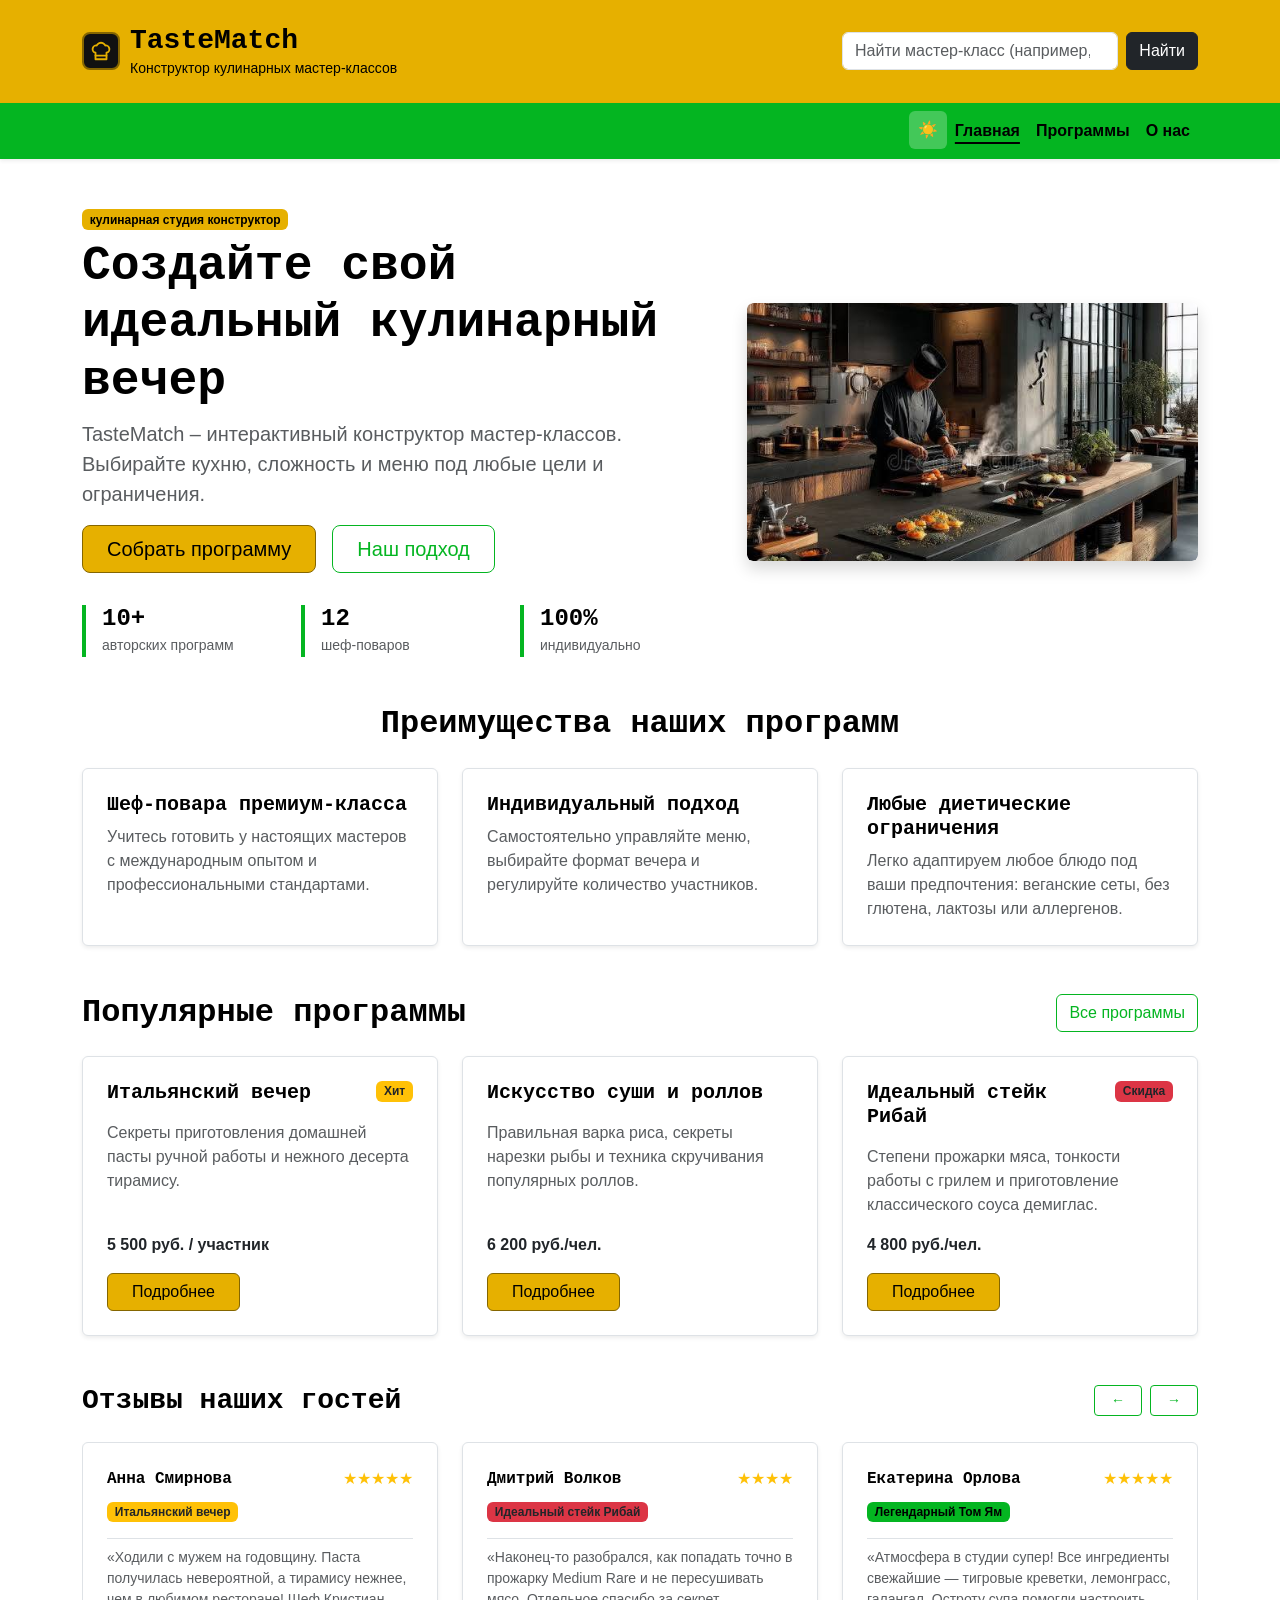
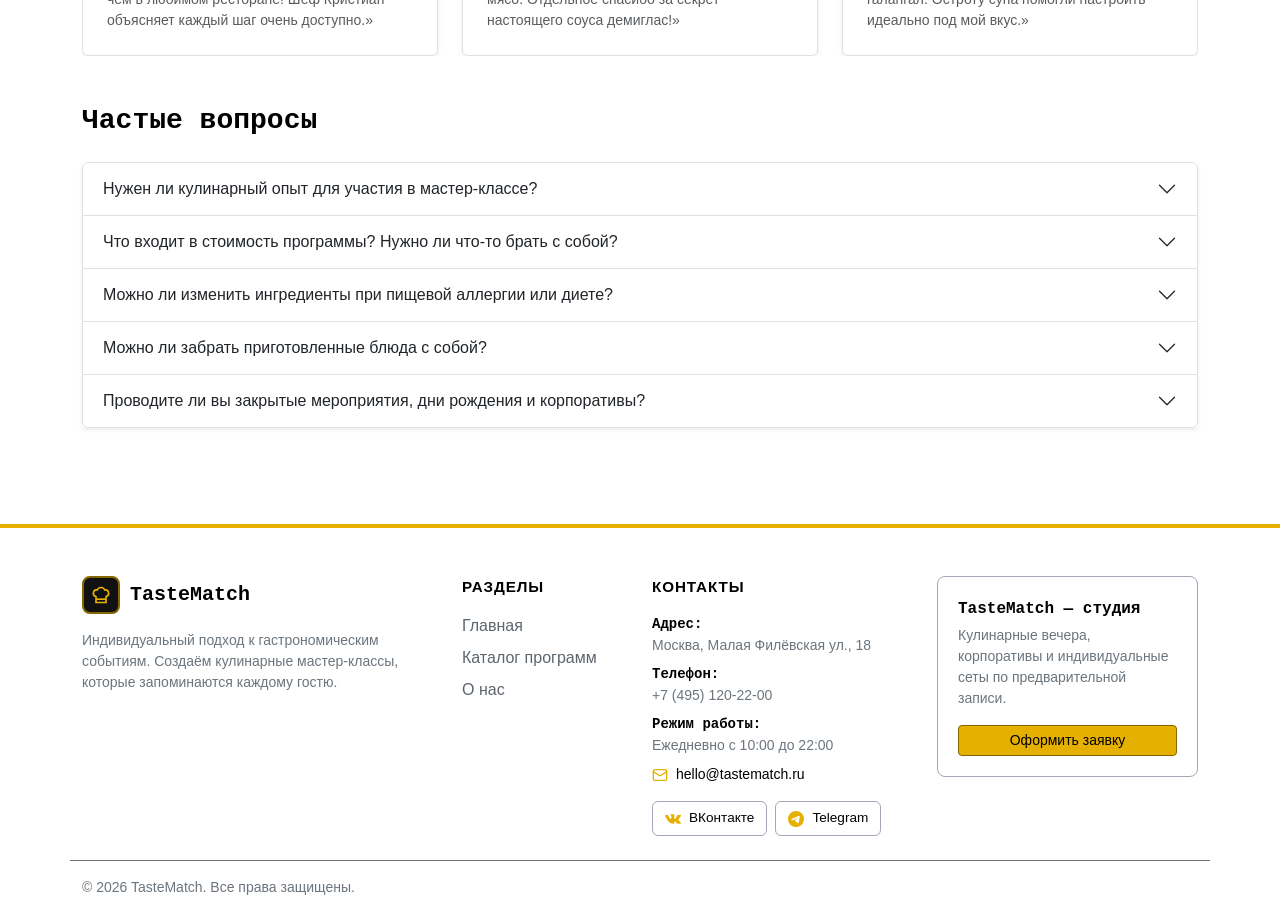
==== commit d8e926ad: "final changes kr2" ====
--- a/index.html
+++ b/index.html
@@ -30,11 +30,12 @@
           </a>
         </div>
 
-
-        <div class="col-12 col-md-4 text-md-end mt-3 mt-md-0">
-          <span class="badge bg-white text-primary fs-9">
-            КР №2
-          </span>
+        <div class="col-12 col-md-4">
+          <form id="siteSearchForm" class="d-flex" role="search">
+            <input id="siteSearchInput" class="form-control me-2" type="search"
+              placeholder="Найти мастер-класс (например, том ям, стейк)..." aria-label="Поиск по программам">
+            <button class="btn btn-dark" type="submit">Найти</button>
+          </form>
         </div>
       </div>
     </div>
@@ -42,39 +43,17 @@
 
   <nav class="navbar navbar-expand-lg bg-secondary sticky-top shadow-sm">
     <div class="container">
-      <button class="navbar-toggler" type="button" data-bs-toggle="collapse" data-bs-target="#mainNavbar"
-        aria-controls="mainNavbar" aria-expanded="false" aria-label="Переключить навигацию">
-        <span class="navbar-toggler-icon"></span>
-      </button>
-
       <div class="collapse navbar-collapse" id="mainNavbar">
         <ul class="navbar-nav ms-auto">
           <div class="ms-lg-3 mt-2 mt-lg-0">
-            <button id="themeToggle" class="rounded theme-toggle-btn" type="button" title="Переключить тему" aria-label="Переключить тему">
+            <button id="themeToggle" class="rounded theme-toggle-btn" type="button" title="Переключить тему"
+              aria-label="Переключить тему">
               <span id="themeIcon">☀️</span>
             </button>
           </div>
           <li class="nav-item"><a class="nav-link active" href="index.html">Главная</a></li>
           <li class="nav-item"><a class="nav-link" href="catalog.html">Программы</a></li>
-          <li class="nav-item"><a class="nav-link" href="product.html">Программа</a></li>
           <li class="nav-item"><a class="nav-link" href="about.html">О нас</a></li>
-          <li class="nav-item"><a class="nav-link" href="contacts.html">Контакты</a></li>
-          <li class="nav-item"><a class="nav-link" href="order.html">Заявка</a></li>
-          <li class="nav-item dropdown">
-            <a class="nav-link dropdown-toggle" href="#" role="button" data-bs-toggle="dropdown" aria-expanded="false">
-              Дополнительно
-            </a>
-            <ul class="dropdown-menu dropdown-menu-end">
-              <li><a class="dropdown-item" href="catalog.html">Программы</a></li>
-              <li><a class="dropdown-item" href="order.html">Оформить заявку</a></li>
-              <li><a class="dropdown-item" href="index.html#popular">Популярное</a></li>
-              <li>
-                <hr class="dropdown-divider">
-              </li>
-              <li><a class="dropdown-item" href="about.html">О студии</a></li>
-              <li><a class="dropdown-item" href="contacts.html">Как добраться</a></li>
-            </ul>
-          </li>
         </ul>
       </div>
     </div>
@@ -104,19 +83,19 @@
           <div class="row g-3 pt-2">
             <div class="col-4">
               <div class="stat-box">
-                <div class="h4 fw-bold main-text mb-0">10+</div>
+                <div class="h4 fw-bold main-text mb-0 counter" data-target="10" data-suffix="+">0+</div>
                 <small class="text-muted">авторских программ</small>
               </div>
             </div>
             <div class="col-4">
               <div class="stat-box">
-                <div class="h4 fw-bold main-text mb-0">12</div>
+                <div class="h4 fw-bold main-text mb-0 counter" data-target="12">0</div>
                 <small class="text-muted">шеф-поваров</small>
               </div>
             </div>
             <div class="col-4">
               <div class="stat-box">
-                <div class="h4 fw-bold main-text mb-0">100%</div>
+                <div class="h4 fw-bold main-text mb-0 counter" data-target="100" data-suffix="%">0%</div>
                 <small class="text-muted">индивидуально</small>
               </div>
             </div>
@@ -261,7 +240,7 @@
                 <div class="p-4 border rounded bg-white h-100 shadow-sm">
                   <div class="d-flex justify-content-between align-items-center mb-2">
                     <strong class="main-text">Дмитрий Волков</strong>
-                    <span class="text-warning">★★★★★</span>
+                    <span class="text-warning">★★★★</span>
                   </div>
                   <span class="badge bg-danger text-dark mb-2">Идеальный стейк Рибай</span>
                   <p class="border-top mt-2 pt-2 text-muted small mb-0">
@@ -321,7 +300,7 @@
                 <div class="p-4 border rounded bg-white h-100 shadow-sm">
                   <div class="d-flex justify-content-between align-items-center mb-2">
                     <strong class="main-text">Игорь Морозов</strong>
-                    <span class="text-warning">★★★★★</span>
+                    <span class="text-warning">★★★★</span>
                   </div>
                   <span class="badge bg-warning text-dark mb-2">Искусство суши и роллов</span>
                   <p class="border-top mt-2 pt-2 text-muted small mb-0">
@@ -442,9 +421,7 @@
           <ul class="list-unstyled mb-0">
             <li><a class="footer-link" href="index.html">Главная</a></li>
             <li><a class="footer-link" href="catalog.html">Каталог программ</a></li>
-            <li><a class="footer-link" href="product.html">Программа шефа</a></li>
             <li><a class="footer-link" href="about.html">О нас</a></li>
-            <li><a class="footer-link" href="contacts.html">Контакты</a></li>
           </ul>
         </div>
 
@@ -455,9 +432,10 @@
             <li class="mb-2"><strong class="main-text d-block">Телефон:</strong> +7 (495) 120-22-00</li>
             <li class="mb-2"><strong class="main-text d-block">Режим работы:</strong> Ежедневно с 10:00 до 22:00</li>
             <li class="d-flex align-items-center gap-2 mt-2">
-              <svg width="16" height="16" viewBox="0 0 24 24" fill="none" stroke="#e6b000" stroke-width="2" stroke-linecap="round" stroke-linejoin="round">
-                <rect width="20" height="16" x="2" y="4" rx="2"/>
-                <path d="m22 7-8.97 5.7a1.94 1.94 0 0 1-2.06 0L2 7"/>
+              <svg width="16" height="16" viewBox="0 0 24 24" fill="none" stroke="#e6b000" stroke-width="2"
+                stroke-linecap="round" stroke-linejoin="round">
+                <rect width="20" height="16" x="2" y="4" rx="2" />
+                <path d="m22 7-8.97 5.7a1.94 1.94 0 0 1-2.06 0L2 7" />
               </svg>
               <a href="mailto:hello@tastematch.ru" class="text-decoration-none">hello@tastematch.ru</a>
             </li>
@@ -466,16 +444,18 @@
           <div class="d-flex flex-wrap gap-2">
             <a href="https://vk.com" target="_blank" rel="noopener" class="social-footer-btn">
               <svg width="16" height="16" viewBox="0 0 24 24" fill="#e6b000">
-                <path d="M13.162 18.994c.609 0 .858-.406.851-.915-.031-1.917.714-2.949 2.059-1.604 1.488 1.488 1.796 2.519 3.603 2.519h3.2c.808 0 1.126-.26 1.126-.668 0-.863-1.421-2.386-2.625-3.504-1.686-1.565-1.765-1.602-.313-3.486 1.801-2.339 4.157-5.336 2.073-5.336h-3.981c-.772 0-.828.435-1.103 1.083-.995 2.347-2.886 5.387-3.604 4.922-.751-.485-.407-2.406-.35-5.261.015-.754.011-1.271-1.141-1.539-.629-.145-1.241-.205-1.809-.205-2.273 0-3.841.953-2.95 1.119 1.571.293 1.42 3.692 1.054 5.16-.638 2.556-3.036-2.024-4.035-4.305-.241-.548-.315-.974-1.175-.974h-3.255c-.492 0-.787.16-.787.516 0 .602 2.96 6.72 5.786 9.77 2.756 2.975 5.48 2.708 7.376 2.708z"/>
+                <path
+                  d="M13.162 18.994c.609 0 .858-.406.851-.915-.031-1.917.714-2.949 2.059-1.604 1.488 1.488 1.796 2.519 3.603 2.519h3.2c.808 0 1.126-.26 1.126-.668 0-.863-1.421-2.386-2.625-3.504-1.686-1.565-1.765-1.602-.313-3.486 1.801-2.339 4.157-5.336 2.073-5.336h-3.981c-.772 0-.828.435-1.103 1.083-.995 2.347-2.886 5.387-3.604 4.922-.751-.485-.407-2.406-.35-5.261.015-.754.011-1.271-1.141-1.539-.629-.145-1.241-.205-1.809-.205-2.273 0-3.841.953-2.95 1.119 1.571.293 1.42 3.692 1.054 5.16-.638 2.556-3.036-2.024-4.035-4.305-.241-.548-.315-.974-1.175-.974h-3.255c-.492 0-.787.16-.787.516 0 .602 2.96 6.72 5.786 9.77 2.756 2.975 5.48 2.708 7.376 2.708z" />
               </svg>
-              <span>ВКонтакте</span>
+              <span class="text-black">ВКонтакте</span>
             </a>
 
             <a href="https://t.me" target="_blank" rel="noopener" class="social-footer-btn">
               <svg width="16" height="16" viewBox="0 0 24 24" fill="#e6b000">
-                <path d="M11.944 0A12 12 0 0 0 0 12a12 12 0 0 0 12 12 12 12 0 0 0 12-12A12 12 0 0 0 12 0a12 12 0 0 0-.056 0zm4.962 7.224c.1-.002.321.023.465.14a.506.506 0 0 1 .171.325c.016.093.036.306.02.472-.18 1.898-.962 6.502-1.36 8.627-.168.9-.499 1.201-.82 1.23-.696.065-1.225-.46-1.9-.902-1.056-.693-1.653-1.124-2.678-1.8-1.185-.78-.417-1.21.258-1.91.177-.184 3.247-2.977 3.307-3.23.007-.032.014-.15-.056-.212s-.174-.041-.249-.024c-.106.024-1.793 1.14-5.061 3.345-.48.33-.913.49-1.302.48-.428-.008-1.252-.241-1.865-.44-.752-.245-1.349-.374-1.297-.789.027-.216.325-.437.893-.663 3.498-1.524 5.83-2.529 6.998-3.014 3.332-1.386 4.025-1.627 4.476-1.635z"/>
+                <path
+                  d="M11.944 0A12 12 0 0 0 0 12a12 12 0 0 0 12 12 12 12 0 0 0 12-12A12 12 0 0 0 12 0a12 12 0 0 0-.056 0zm4.962 7.224c.1-.002.321.023.465.14a.506.506 0 0 1 .171.325c.016.093.036.306.02.472-.18 1.898-.962 6.502-1.36 8.627-.168.9-.499 1.201-.82 1.23-.696.065-1.225-.46-1.9-.902-1.056-.693-1.653-1.124-2.678-1.8-1.185-.78-.417-1.21.258-1.91.177-.184 3.247-2.977 3.307-3.23.007-.032.014-.15-.056-.212s-.174-.041-.249-.024c-.106.024-1.793 1.14-5.061 3.345-.48.33-.913.49-1.302.48-.428-.008-1.252-.241-1.865-.44-.752-.245-1.349-.374-1.297-.789.027-.216.325-.437.893-.663 3.498-1.524 5.83-2.529 6.998-3.014 3.332-1.386 4.025-1.627 4.476-1.635z" />
               </svg>
-              <span>Telegram</span>
+              <span class="text-black">Telegram</span>
             </a>
           </div>
         </div>
@@ -493,16 +473,14 @@
 
       <div class="d-flex flex-column flex-md-row justify-content-between align-items-center pt-3 small text-secondary">
         <p class="mb-2 mb-md-0">&copy; 2026 TasteMatch. Все права защищены.</p>
-        <div>
-          <a class="text-secondary text-decoration-none me-3" href="catalog.html">Каталог</a>
-          <a class="text-secondary text-decoration-none me-3" href="about.html">О нас</a>
-          <a class="text-secondary text-decoration-none" href="contacts.html">Контакты</a>
-        </div>
       </div>
     </div>
   </footer>
 
   <script src="https://cdn.jsdelivr.net/npm/bootstrap@5.3.3/dist/js/bootstrap.bundle.min.js"></script>
   <script src="js/toggle_theme.js"></script>
+  <script src="js/counter.js"></script>
+  <script src="js/search.js"></script>
 </body>
+
 </html>
